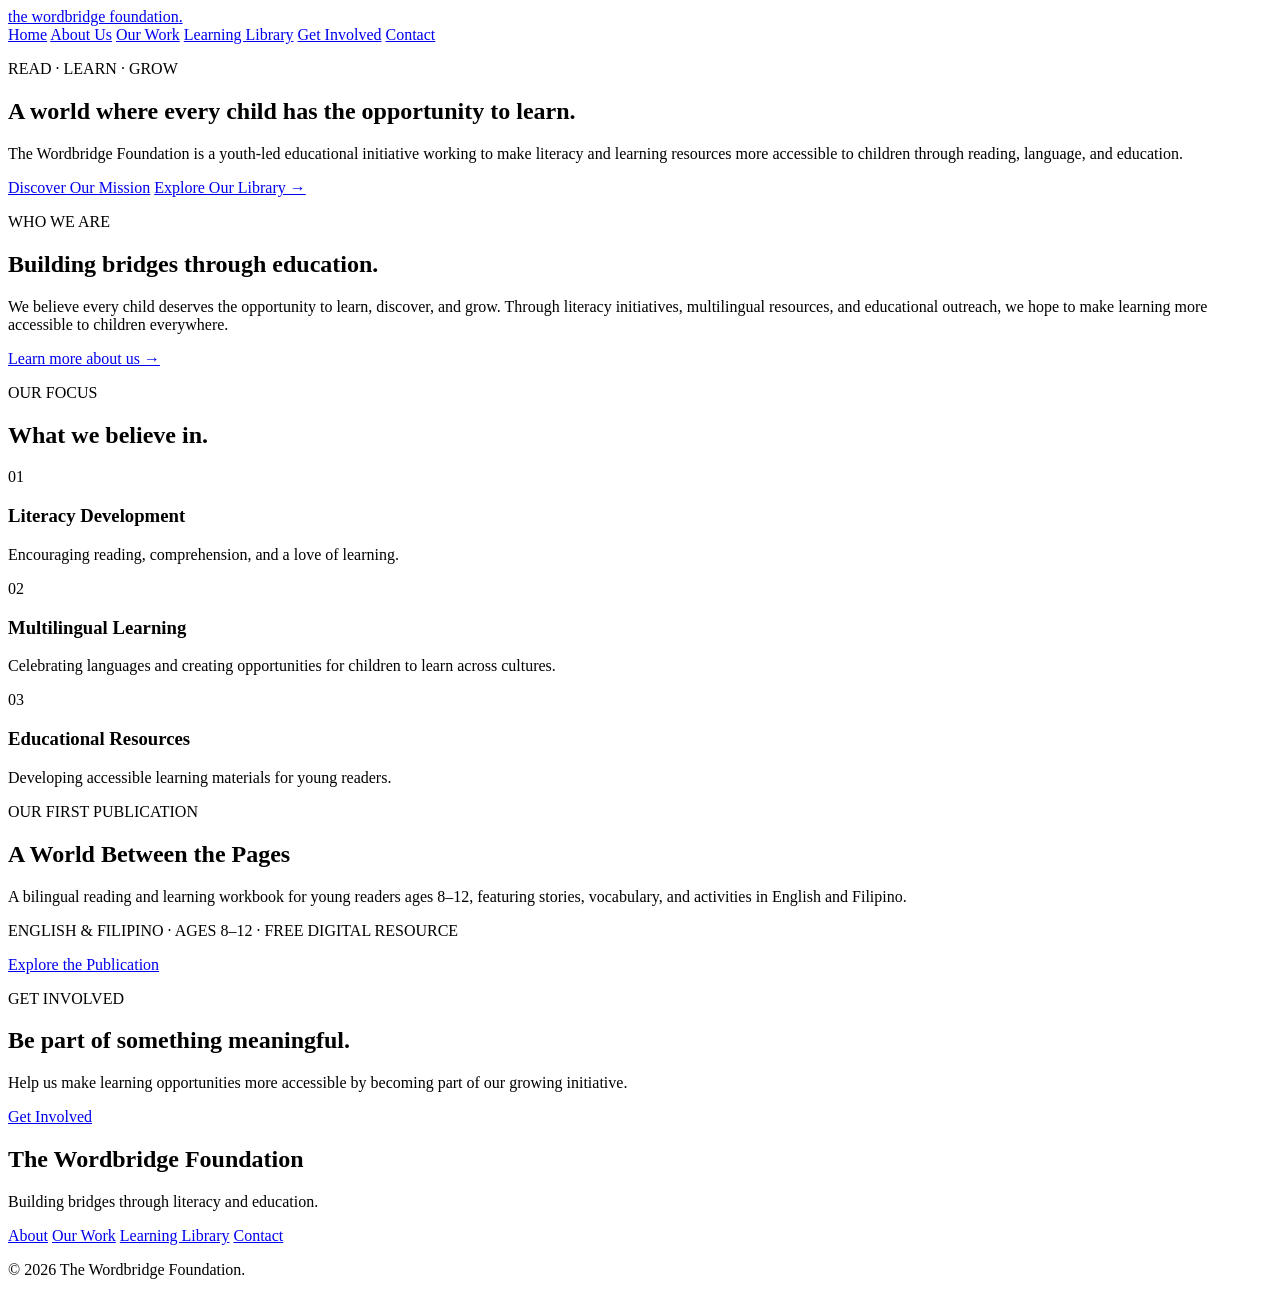
==== index.html @ b961b31b "Create index.html" ====
<!DOCTYPE html>
<html lang="en">
<head>
    <meta charset="UTF-8">
    <meta name="viewport" content="width=device-width, initial-scale=1.0">

    <title>The Wordbridge Foundation</title>

    <meta name="description" content="The Wordbridge Foundation is a youth-led educational initiative making literacy and learning resources more accessible to children.">

    <link rel="stylesheet" href="css/style.css">
</head>

<body>

<header>
    <nav class="navbar">
        <a href="index.html" class="logo">the wordbridge foundation<span>.</span></a>

        <div class="nav-links">
            <a href="index.html">Home</a>
            <a href="about.html">About Us</a>
            <a href="work.html">Our Work</a>
            <a href="library.html">Learning Library</a>
            <a href="get-involved.html">Get Involved</a>
            <a href="contact.html">Contact</a>
        </div>
    </nav>
</header>

<main>

    <section class="hero">
        <p class="eyebrow">READ · LEARN · GROW</p>

        <h1>A world where every child has the opportunity to learn.</h1>

        <p>
            The Wordbridge Foundation is a youth-led educational initiative
            working to make literacy and learning resources more accessible
            to children through reading, language, and education.
        </p>

        <a href="about.html" class="button">Discover Our Mission</a>
        <a href="library.html" class="text-link">Explore Our Library →</a>
    </section>

    <section class="intro">
        <p class="eyebrow">WHO WE ARE</p>

        <h2>Building bridges through education.</h2>

        <p>
            We believe every child deserves the opportunity to learn,
            discover, and grow. Through literacy initiatives, multilingual
            resources, and educational outreach, we hope to make learning
            more accessible to children everywhere.
        </p>

        <a href="about.html">Learn more about us →</a>
    </section>

    <section class="focus">
        <p class="eyebrow">OUR FOCUS</p>

        <h2>What we believe in.</h2>

        <div class="focus-grid">

            <article class="focus-card">
                <span>01</span>
                <h3>Literacy Development</h3>
                <p>
                    Encouraging reading, comprehension, and a love of learning.
                </p>
            </article>

            <article class="focus-card">
                <span>02</span>
                <h3>Multilingual Learning</h3>
                <p>
                    Celebrating languages and creating opportunities
                    for children to learn across cultures.
                </p>
            </article>

            <article class="focus-card">
                <span>03</span>
                <h3>Educational Resources</h3>
                <p>
                    Developing accessible learning materials for young readers.
                </p>
            </article>

        </div>
    </section>

    <section class="featured">
        <p class="eyebrow">OUR FIRST PUBLICATION</p>

        <h2>A World Between the Pages</h2>

        <p>
            A bilingual reading and learning workbook for young readers
            ages 8–12, featuring stories, vocabulary, and activities
            in English and Filipino.
        </p>

        <p class="publication-details">
            ENGLISH & FILIPINO · AGES 8–12 · FREE DIGITAL RESOURCE
        </p>

        <a href="library.html" class="button">Explore the Publication</a>
    </section>

    <section class="involved">
        <p class="eyebrow">GET INVOLVED</p>

        <h2>Be part of something meaningful.</h2>

        <p>
            Help us make learning opportunities more accessible
            by becoming part of our growing initiative.
        </p>

        <a href="get-involved.html" class="button">Get Involved</a>
    </section>

</main>

<footer>
    <h2>The Wordbridge Foundation</h2>

    <p>Building bridges through literacy and education.</p>

    <div class="footer-links">
        <a href="about.html">About</a>
        <a href="work.html">Our Work</a>
        <a href="library.html">Learning Library</a>
        <a href="contact.html">Contact</a>
    </div>

    <p>© 2026 The Wordbridge Foundation.</p>
</footer>

</body>
</html>
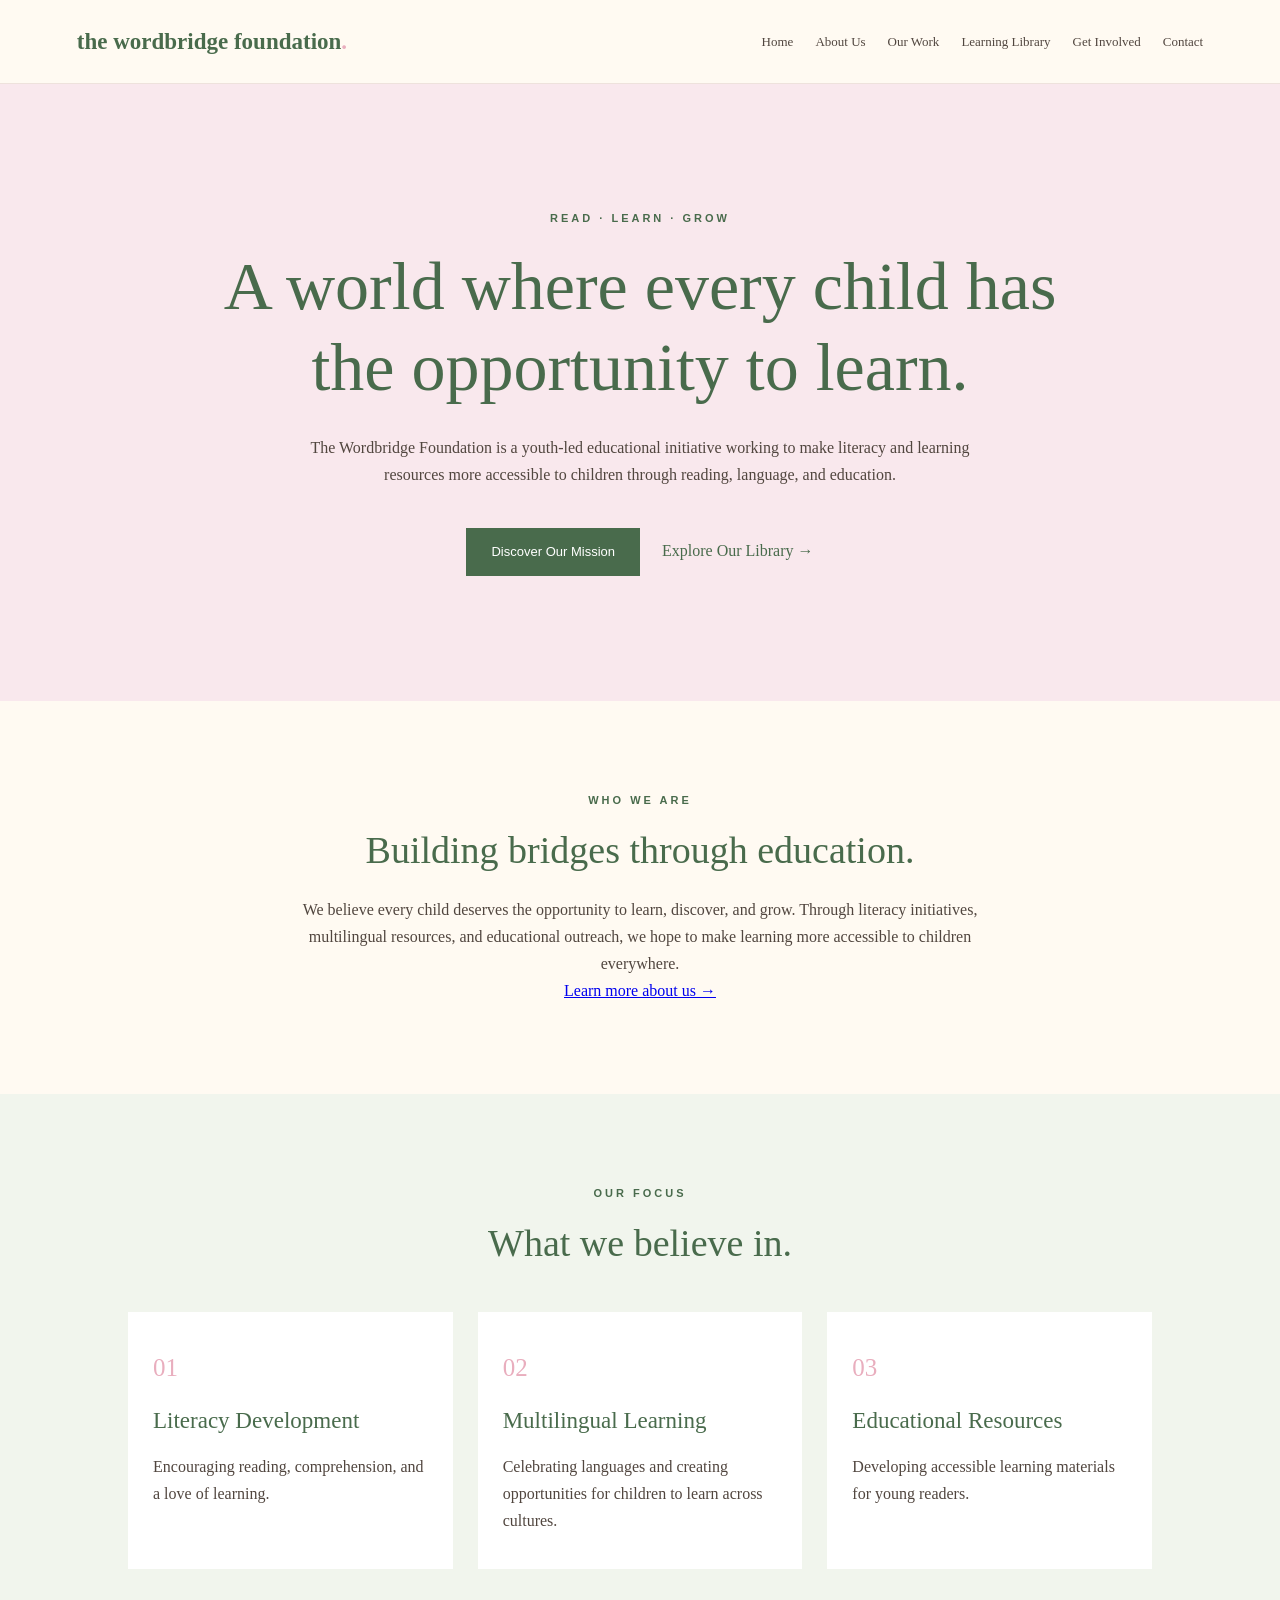
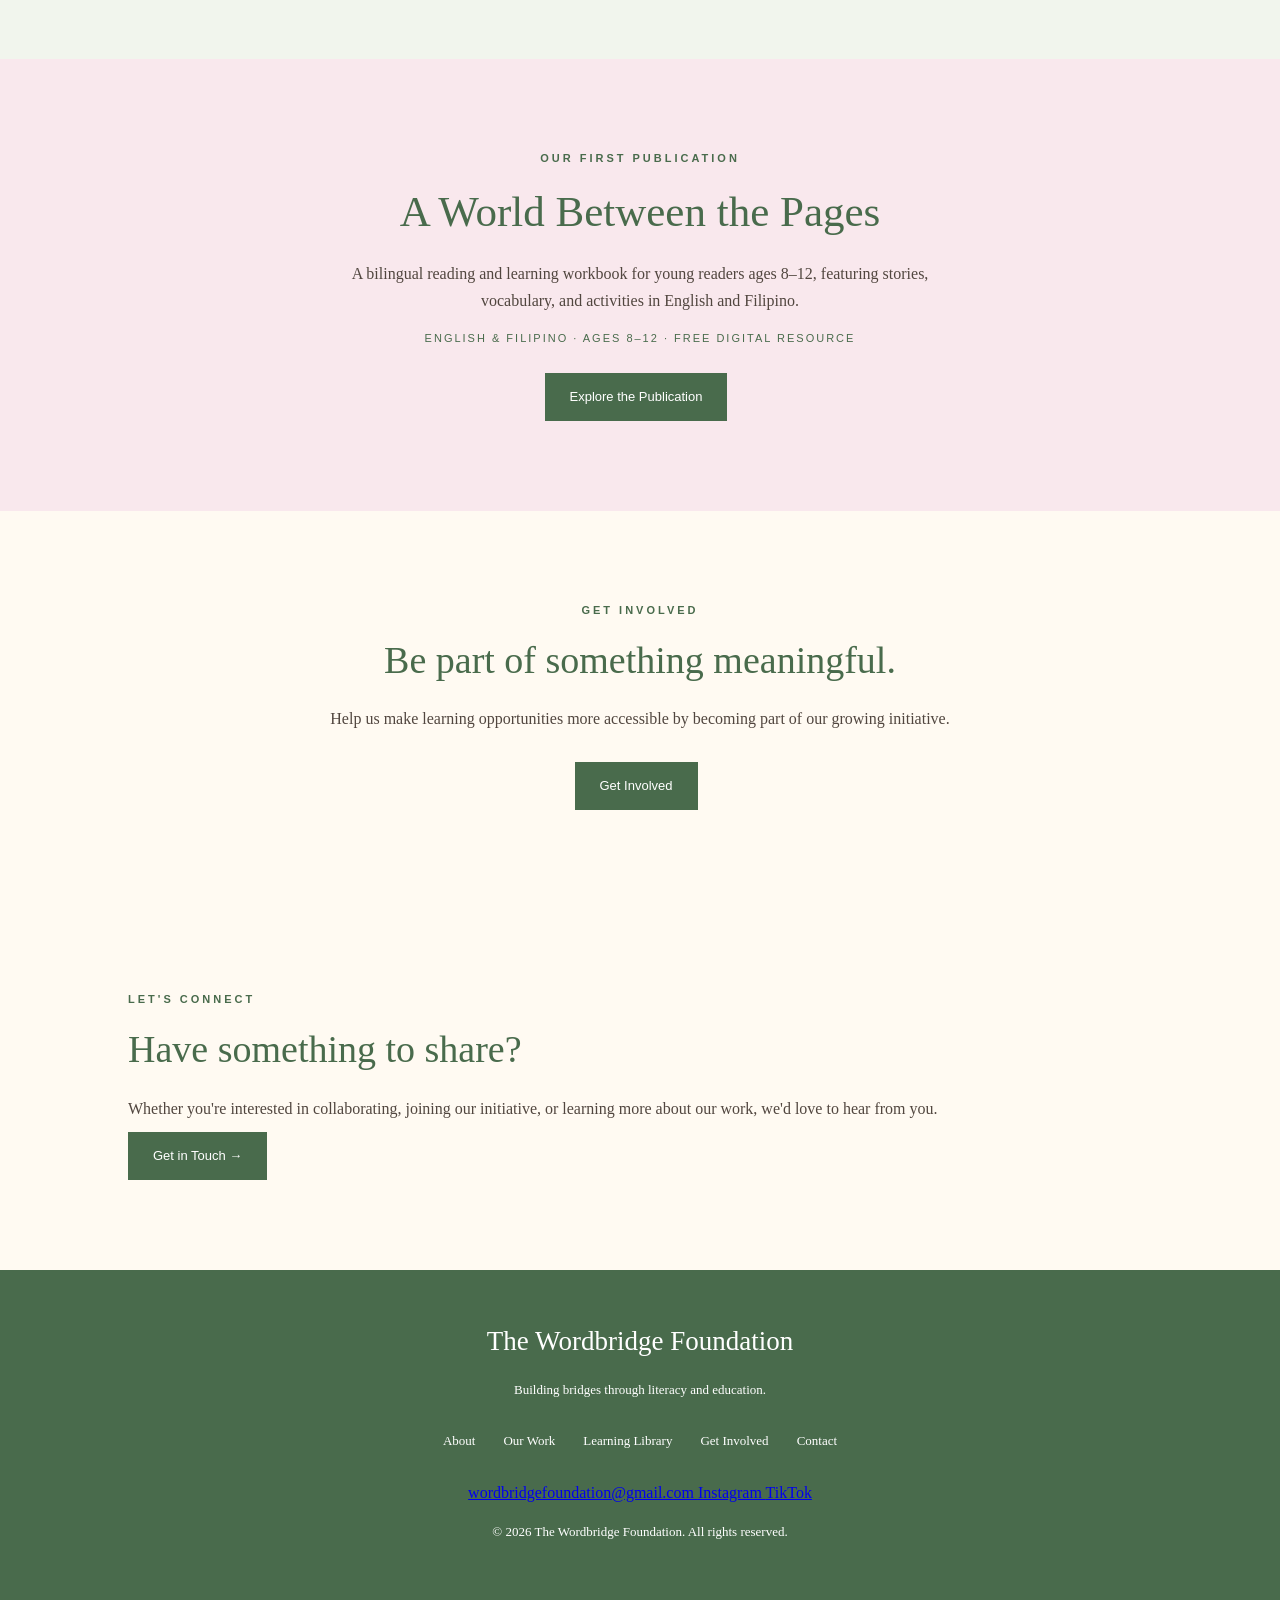
==== commit 07b1d4b4: "Update index.html" ====
--- a/index.html
+++ b/index.html
@@ -1,3 +1,4 @@
+
 <!DOCTYPE html>
 <html lang="en">
 <head>
@@ -15,7 +16,9 @@
 
 <header>
     <nav class="navbar">
-        <a href="index.html" class="logo">the wordbridge foundation<span>.</span></a>
+        <a href="index.html" class="logo">
+            the wordbridge foundation<span>.</span>
+        </a>
 
         <div class="nav-links">
             <a href="index.html">Home</a>
@@ -110,7 +113,9 @@
             ENGLISH & FILIPINO · AGES 8–12 · FREE DIGITAL RESOURCE
         </p>
 
-        <a href="library.html" class="button">Explore the Publication</a>
+        <a href="library.html" class="button">
+            Explore the Publication
+        </a>
     </section>
 
     <section class="involved">
@@ -126,6 +131,20 @@
         <a href="get-involved.html" class="button">Get Involved</a>
     </section>
 
+    <section class="contact-preview">
+        <p class="eyebrow">LET'S CONNECT</p>
+
+        <h2>Have something to share?</h2>
+
+        <p>
+            Whether you're interested in collaborating,
+            joining our initiative, or learning more about
+            our work, we'd love to hear from you.
+        </p>
+
+        <a href="contact.html" class="button">Get in Touch →</a>
+    </section>
+
 </main>
 
 <footer>
@@ -137,10 +156,25 @@
         <a href="about.html">About</a>
         <a href="work.html">Our Work</a>
         <a href="library.html">Learning Library</a>
+        <a href="get-involved.html">Get Involved</a>
         <a href="contact.html">Contact</a>
     </div>
 
-    <p>© 2026 The Wordbridge Foundation.</p>
+    <div class="footer-contact">
+        <a href="mailto:wordbridgefoundation@gmail.com">
+            wordbridgefoundation@gmail.com
+        </a>
+
+        <a href="https://instagram.com/thewordbridgefoundation">
+            Instagram
+        </a>
+
+        <a href="https://www.tiktok.com/@thewordbridgefoundation">
+            TikTok
+        </a>
+    </div>
+
+    <p>© 2026 The Wordbridge Foundation. All rights reserved.</p>
 </footer>
 
 </body>
--- a/css/style.css
+++ b/css/style.css
@@ -0,0 +1,298 @@
+/* =========================
+   THE WORDBRIDGE FOUNDATION
+   Main Website Styles
+========================= */
+
+:root {
+    --pink: #e9aebe;
+    --light-pink: #f9e8ed;
+    --sage: #a9c4a0;
+    --forest: #496b4c;
+    --cream: #fffaf2;
+    --white: #ffffff;
+    --brown: #51463f;
+}
+
+* {
+    margin: 0;
+    padding: 0;
+    box-sizing: border-box;
+}
+
+html {
+    scroll-behavior: smooth;
+}
+
+body {
+    background: var(--cream);
+    color: var(--brown);
+    font-family: Georgia, serif;
+    line-height: 1.7;
+}
+
+/* Navigation */
+
+header {
+    background: var(--cream);
+    border-bottom: 1px solid #eee2dc;
+    padding: 22px 6%;
+}
+
+.navbar {
+    display: flex;
+    justify-content: space-between;
+    align-items: center;
+    flex-wrap: wrap;
+    gap: 20px;
+}
+
+.logo {
+    color: var(--forest);
+    font-size: 23px;
+    font-weight: bold;
+    text-decoration: none;
+}
+
+.logo span {
+    color: var(--pink);
+}
+
+.nav-links {
+    display: flex;
+    gap: 22px;
+    flex-wrap: wrap;
+}
+
+.nav-links a {
+    color: var(--brown);
+    text-decoration: none;
+    font-size: 13px;
+    transition: color 0.3s;
+}
+
+.nav-links a:hover {
+    color: var(--pink);
+}
+
+/* General Sections */
+
+section {
+    padding: 90px 10%;
+}
+
+.eyebrow {
+    color: var(--forest);
+    font-family: Arial, sans-serif;
+    font-size: 11px;
+    font-weight: bold;
+    letter-spacing: 3px;
+    margin-bottom: 18px;
+}
+
+h1, h2, h3 {
+    font-weight: normal;
+    line-height: 1.2;
+}
+
+h2 {
+    color: var(--forest);
+    font-size: 38px;
+    margin-bottom: 22px;
+}
+
+p {
+    font-size: 16px;
+}
+
+/* Hero */
+
+.hero {
+    background: var(--light-pink);
+    text-align: center;
+    padding: 125px 12%;
+}
+
+.hero h1 {
+    color: var(--forest);
+    font-size: clamp(38px, 6vw, 68px);
+    max-width: 900px;
+    margin: 0 auto 25px;
+}
+
+.hero p:not(.eyebrow) {
+    max-width: 680px;
+    margin: 0 auto 30px;
+}
+
+/* Buttons */
+
+.button {
+    display: inline-block;
+    background: var(--forest);
+    color: var(--white);
+    padding: 13px 25px;
+    margin: 10px 8px 0 0;
+    text-decoration: none;
+    font-family: Arial, sans-serif;
+    font-size: 13px;
+    transition: 0.3s;
+}
+
+.button:hover {
+    background: var(--pink);
+    color: var(--brown);
+}
+
+.text-link {
+    color: var(--forest);
+    text-decoration: none;
+    margin-left: 10px;
+}
+
+/* Introduction */
+
+.intro {
+    text-align: center;
+    max-width: 1000px;
+    margin: auto;
+}
+
+.intro p:not(.eyebrow) {
+    max-width: 750px;
+    margin: auto;
+}
+
+/* Focus Cards */
+
+.focus {
+    background: #f1f5ed;
+    text-align: center;
+}
+
+.focus-grid {
+    display: grid;
+    grid-template-columns: repeat(3, 1fr);
+    gap: 25px;
+    margin-top: 45px;
+}
+
+.focus-card {
+    background: var(--white);
+    padding: 35px 25px;
+    text-align: left;
+}
+
+.focus-card span {
+    color: var(--pink);
+    font-size: 25px;
+}
+
+.focus-card h3 {
+    color: var(--forest);
+    font-size: 23px;
+    margin: 18px 0;
+}
+
+/* Featured Publication */
+
+.featured {
+    background: var(--light-pink);
+    text-align: center;
+}
+
+.featured h2 {
+    font-size: 43px;
+}
+
+.featured p:not(.eyebrow) {
+    max-width: 650px;
+    margin: 15px auto;
+}
+
+.publication-details {
+    color: var(--forest);
+    font-family: Arial, sans-serif;
+    font-size: 11px !important;
+    letter-spacing: 2px;
+}
+
+/* Get Involved */
+
+.involved {
+    text-align: center;
+}
+
+.involved p:not(.eyebrow) {
+    max-width: 650px;
+    margin: 0 auto 20px;
+}
+
+/* Footer */
+
+footer {
+    background: var(--forest);
+    color: var(--white);
+    text-align: center;
+    padding: 55px 8%;
+}
+
+footer h2 {
+    color: var(--white);
+    font-size: 27px;
+}
+
+footer p {
+    font-size: 13px;
+    margin: 15px 0;
+}
+
+.footer-links {
+    margin: 25px 0;
+}
+
+.footer-links a {
+    color: var(--white);
+    text-decoration: none;
+    margin: 0 12px;
+    font-size: 13px;
+}
+
+/* Mobile Layout */
+
+@media (max-width: 768px) {
+
+    header {
+        padding: 20px 5%;
+    }
+
+    .navbar {
+        justify-content: center;
+        text-align: center;
+    }
+
+    .nav-links {
+        justify-content: center;
+        gap: 13px;
+    }
+
+    section {
+        padding: 65px 7%;
+    }
+
+    .hero {
+        padding: 85px 7%;
+    }
+
+    h2 {
+        font-size: 32px;
+    }
+
+    .focus-grid {
+        grid-template-columns: 1fr;
+    }
+
+    .text-link {
+        display: inline-block;
+        margin-top: 15px;
+    }
+}
